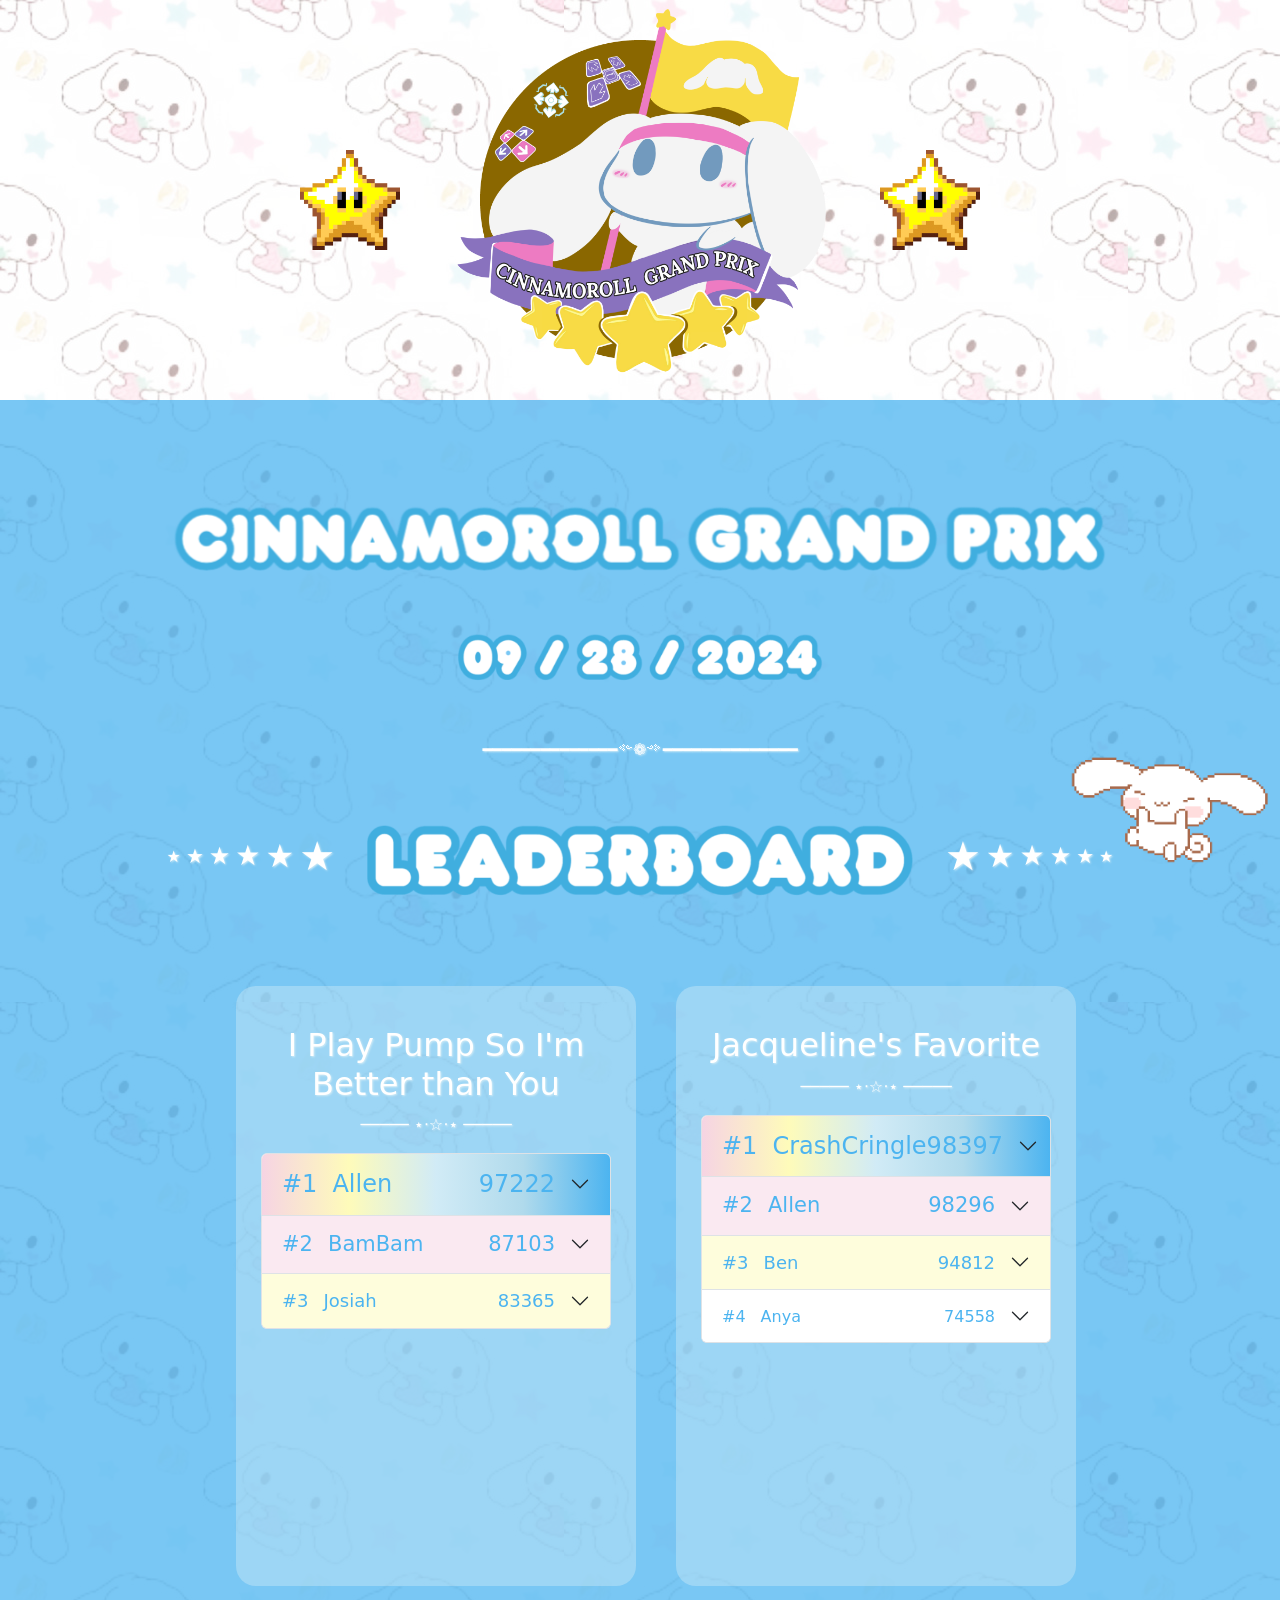
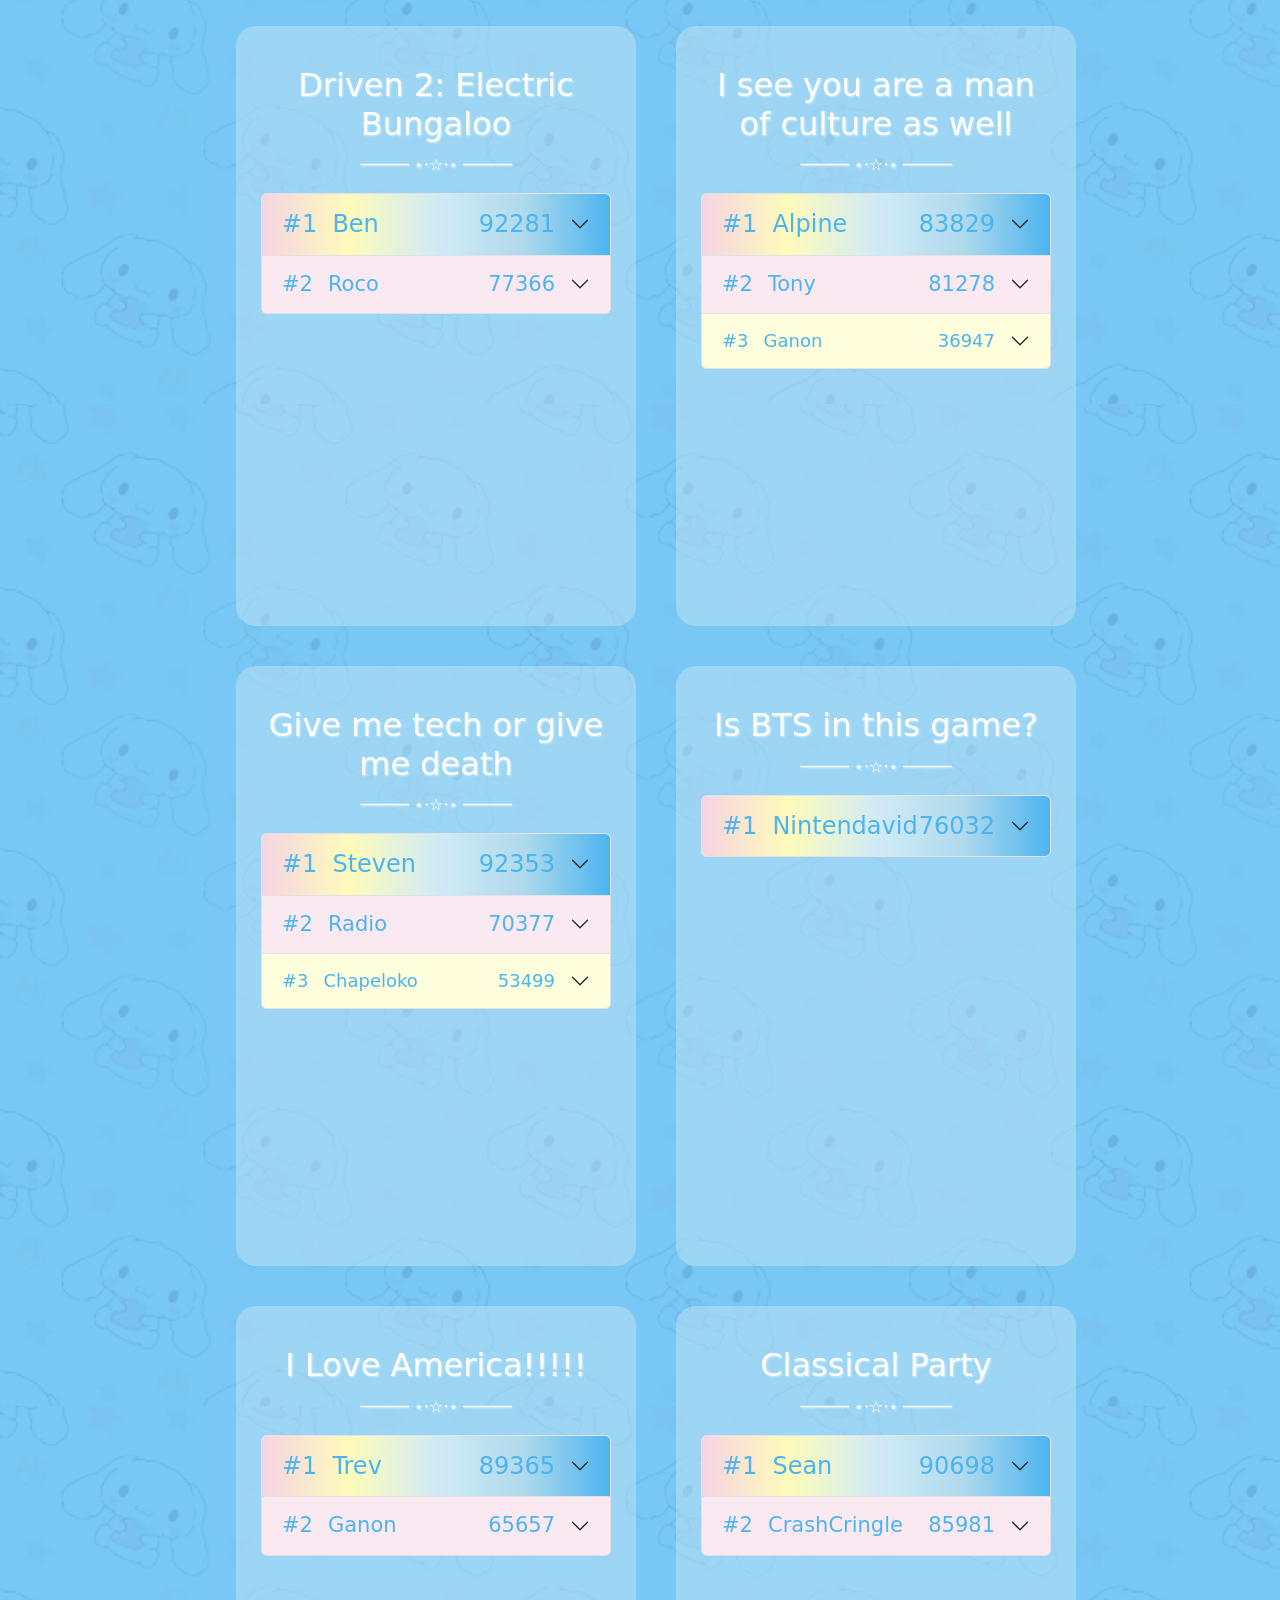
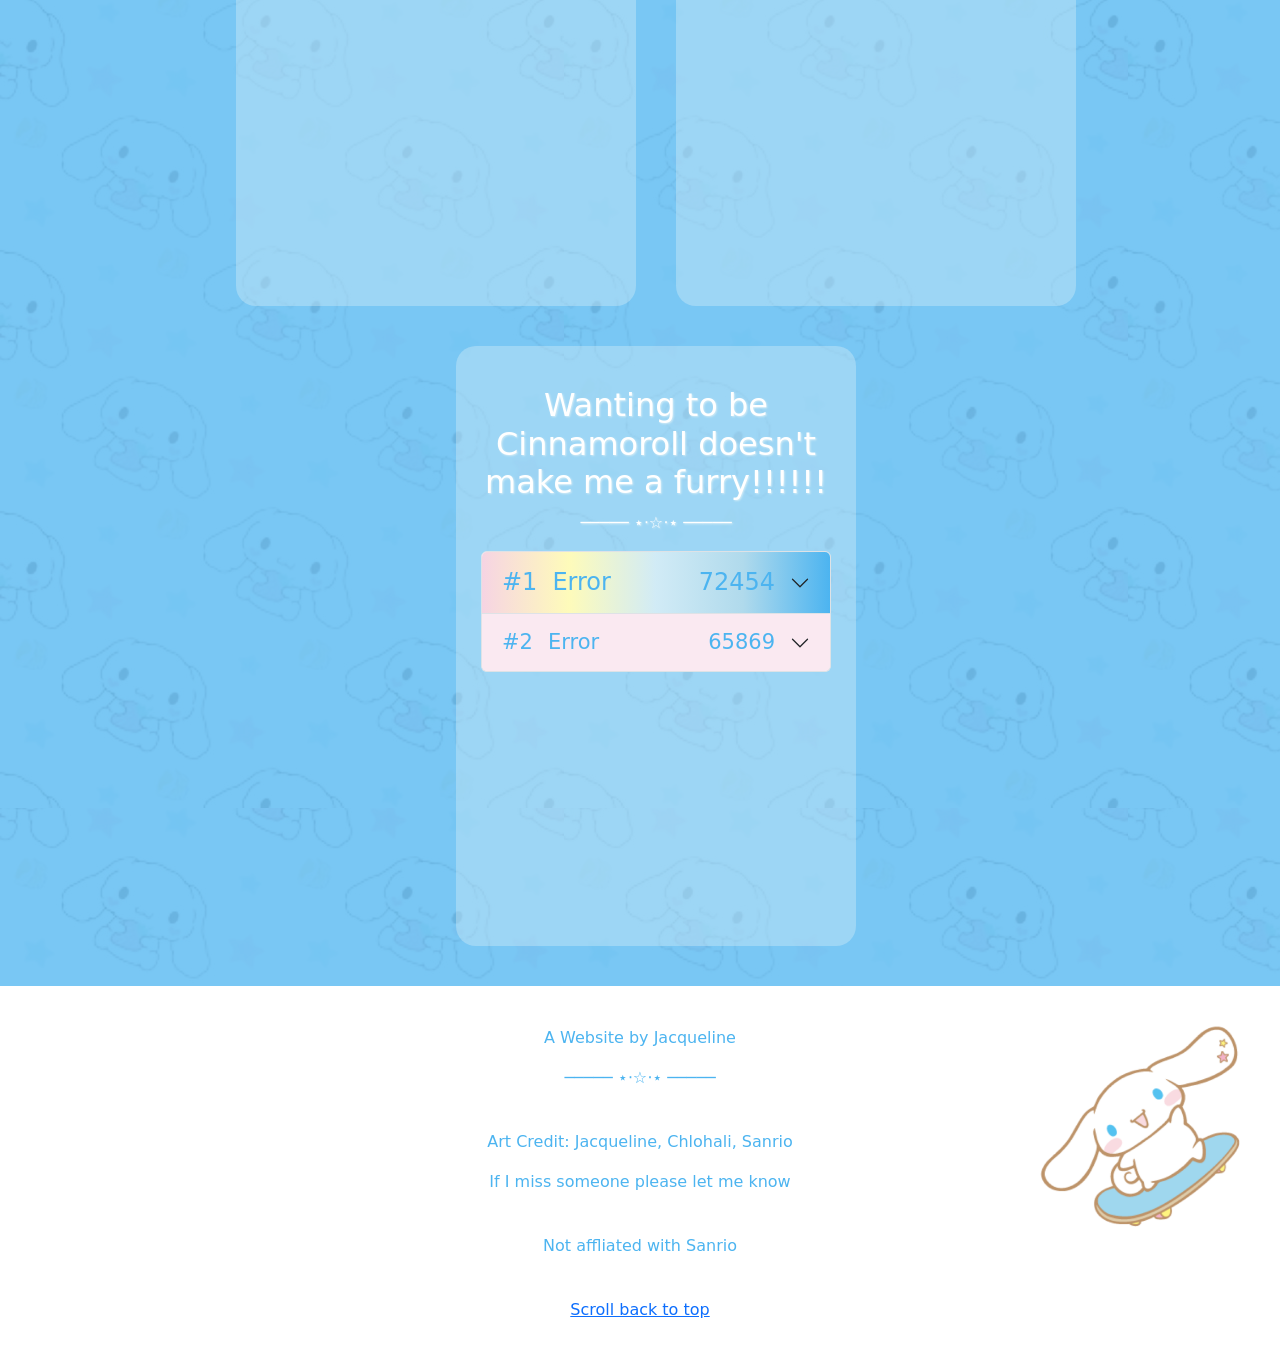
==== index.html @ 182dc880 "initial commit" ====
<!doctype html>
<html>

<head>
    <title>Cinnamoroll Grand Prix 9/28</title>
    <meta charset="utf-8">
    <meta name="viewport" content="width=device-width, initial-scale=1">
    <link rel="stylesheet" href="styles.css">
    <link rel="preconnect" href="https://fonts.googleapis.com">
    <link rel="preconnect" href="https://fonts.gstatic.com" crossorigin>
    <link href="https://fonts.googleapis.com/css2?family=Lato:wght@300&display=swap" rel="stylesheet">
    <link href="https://cdn.jsdelivr.net/npm/bootstrap@5.3.3/dist/css/bootstrap.min.css" rel="stylesheet"
        integrity="sha384-QWTKZyjpPEjISv5WaRU9OFeRpok6YctnYmDr5pNlyT2bRjXh0JMhjY6hW+ALEwIH" crossorigin="anonymous">
    <meta name="description" content="Website for Jacqueline & Kevin's wedding">
    <script type="text/javascript" src="9_28_2024.js"></script>
</head>

<body>
    <div class="cinnamoroll-container">
        <div id="top" class="navigation">
            <a href="#top"></a>
            <img class="star-logo" src="gfx/rotating_star.webp"></img>
            <img class="logo" src="gfx/cinnamorollgrandprixmedal.png"></img>
            <img class="star-logo" src="gfx/rotating_star.webp"></img>
            <!-- <nav>
                <ul>
                    <li><a href="#rsvp">RSVP</a></li>
                    <li><a href="#info">Info</a></li>
                    <li><a href="#location">Location</a></li>
                    <li><a href="#contact">Contact</a></li>
                </ul>
            </nav> -->
            <br>
        </div>
        <div class="content">
            <img class="text-logo" src="gfx/CINNAMOROLL-Grand-Prix-Text-Logo.png"></img>
            <img class="date-logo" src="gfx/09-28-2024.png"></img>
            <p>━━━━━━━━━━━━━━༻❁༺━━━━━━━━━━━━━━</p>
            <div class="leaderboard-banner">
                <h6>&#9733;</h6>
                <h5>&#9733;</h5>
                <h4>&#9733;</h4>
                <h3>&#9733;</h3>
                <h2>&#9733;</h2>
                <h1>&#9733;</h1>
                <img class="leaderboard-logo" src="gfx/Leaderboard.png"></img>
                <h1>&#9733;</h1>
                <h2>&#9733;</h2>
                <h3>&#9733;</h3>
                <h4>&#9733;</h4>
                <h5>&#9733;</h5>
                <h6>&#9733;</h6>
            </div>
            <br>
            <ul id="leaderboard"></ul>
        </div>
    </div>
    <footer>
        <img class="cinnamoroll-footer" src="gfx/cinna_skateboard.png"></img>
        <div>
            <p>A Website by Jacqueline</p>
            <p>───── ⋆⋅☆⋅⋆ ─────</p>
            <br>
            <p>Art Credit: Jacqueline, Chlohali, Sanrio</p>
            <p>If I miss someone please let me know</p>
            <br>
            <p>Not affliated with Sanrio</p>
            <br>
            <a href="#top">Scroll back to top</a>
        </div>
    </footer>
    <img class="cinnamoroll-float" src="gfx/cinnamorollfloat.gif"></img>
    <script src="https://cdn.jsdelivr.net/npm/bootstrap@5.3.3/dist/js/bootstrap.bundle.min.js"
        integrity="sha384-YvpcrYf0tY3lHB60NNkmXc5s9fDVZLESaAA55NDzOxhy9GkcIdslK1eN7N6jIeHz"
        crossorigin="anonymous"></script>
    <script type="text/javascript" src="script.js"></script>
</body>

</html>
---- styles.css ----
body {
    padding: 0;
    background-image: url("gfx/cinnamorollbg.jpg");
}

.cinnamoroll-container {
    text-align: center;
    background-color: rgba(255, 255, 255, 0.65);
}

.navigation {
    display: flex;
    gap: 40px;
    justify-content: center;
    align-items: center;
}

.star-logo {
    width: 100px;
    height: 100px;
}

.content {
    color: white;
    text-shadow: 1px 1px 2px #d1ebf6;
    text-align: center;
    background-color: rgba(76, 180, 240, 0.75);
    padding-top: 60px;
    display: flex;
    flex-direction: column;
}

.logo {
    width: 400px;
    height: 400px;
}

.text-logo {
    margin: 0 auto;
    max-width: 1200px;
}

.date-logo {
    margin: 0 auto;
    max-width: 400px;
    margin-bottom: 40px;
}

.leaderboard-banner {
    margin-top: 20px;
    margin-bottom: 40px;
    display: flex;
    gap: 5px;
    justify-content: center;
    align-items: center;
}

.leaderboard-logo {
    max-width: 600px;
    display: inline;
}

#leaderboard {
    display: flex;
    flex-wrap: wrap;
    gap: 40px;
    max-width: 80%;
    margin: 0 auto;
    justify-content: center;
    padding-bottom: 40px;
}

#leaderboard li {
    padding: 40px 25px 40px 25px;
    text-decoration: none;
    width: 400px;
    height: 600px;
    overflow: scroll;
    display: inline-block;
    background-color: rgba(209, 235, 246, 0.4);
    border-radius: 20px;
    flex-grow: 0;
}

#leaderboard li h2 {
    margin-bottom: 10px;
}

.accordion-item span {
    color: #4cb4f0;
}

.accordion-header button {
    display: flex;
}

.rank {
    flex-grow: 0;
    margin-right: 15px;
}

.player {
    flex-grow: 1;
}

.avg {
    flex-grow: 0;
    margin-right: 15px;
}

.accordion-body {
    text-align: left;
}

.accordion-body div {
    padding-left: 20px;
    display: flex;
}

.song-name {
    margin-right: 10px;
    flex-grow: 1;
}

.difficulty {
    flex-grow: 0;
}

.difficulty-icon {
    max-width: 24px;
    max-height: 20px;
    line-height: var(--bs-body-line-height);
    vertical-align: text-top;
    margin-left: 5px;
}

.song-score {
    margin-left: 10px;
    flex-grow: 0;
    width: 50px;
    text-align: right;
}

footer {
    color: #4cb4f0;
    background-color: white;
    text-align: center;
    padding: 40px;
}

footer div {
    width: 400px;
    margin: 0 auto;
}

.cinnamoroll-footer {
    float: right;
    width: 200px;
}

.cinnamoroll-float {
    position: fixed;
    bottom: 0px;
    right: 10px;
    z-index: 5;
    width: 200px;
    height: 200px;
}
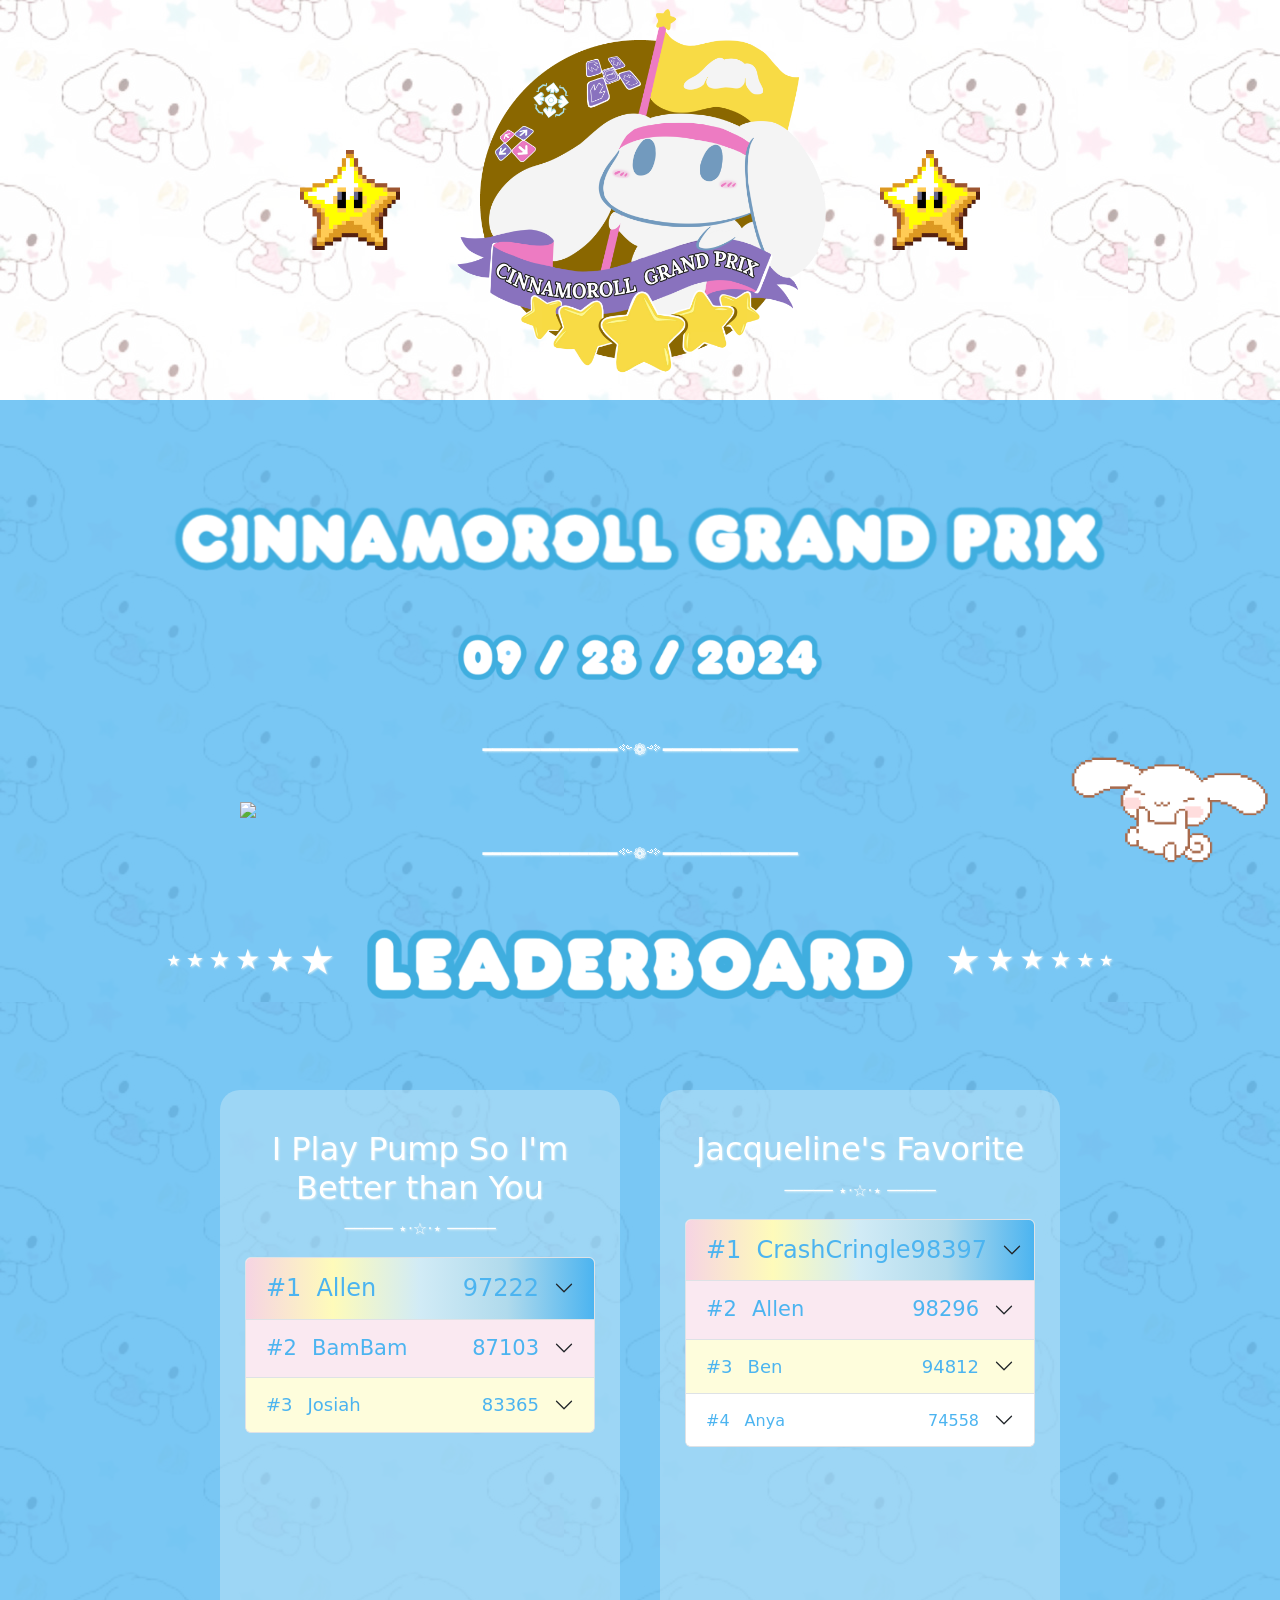
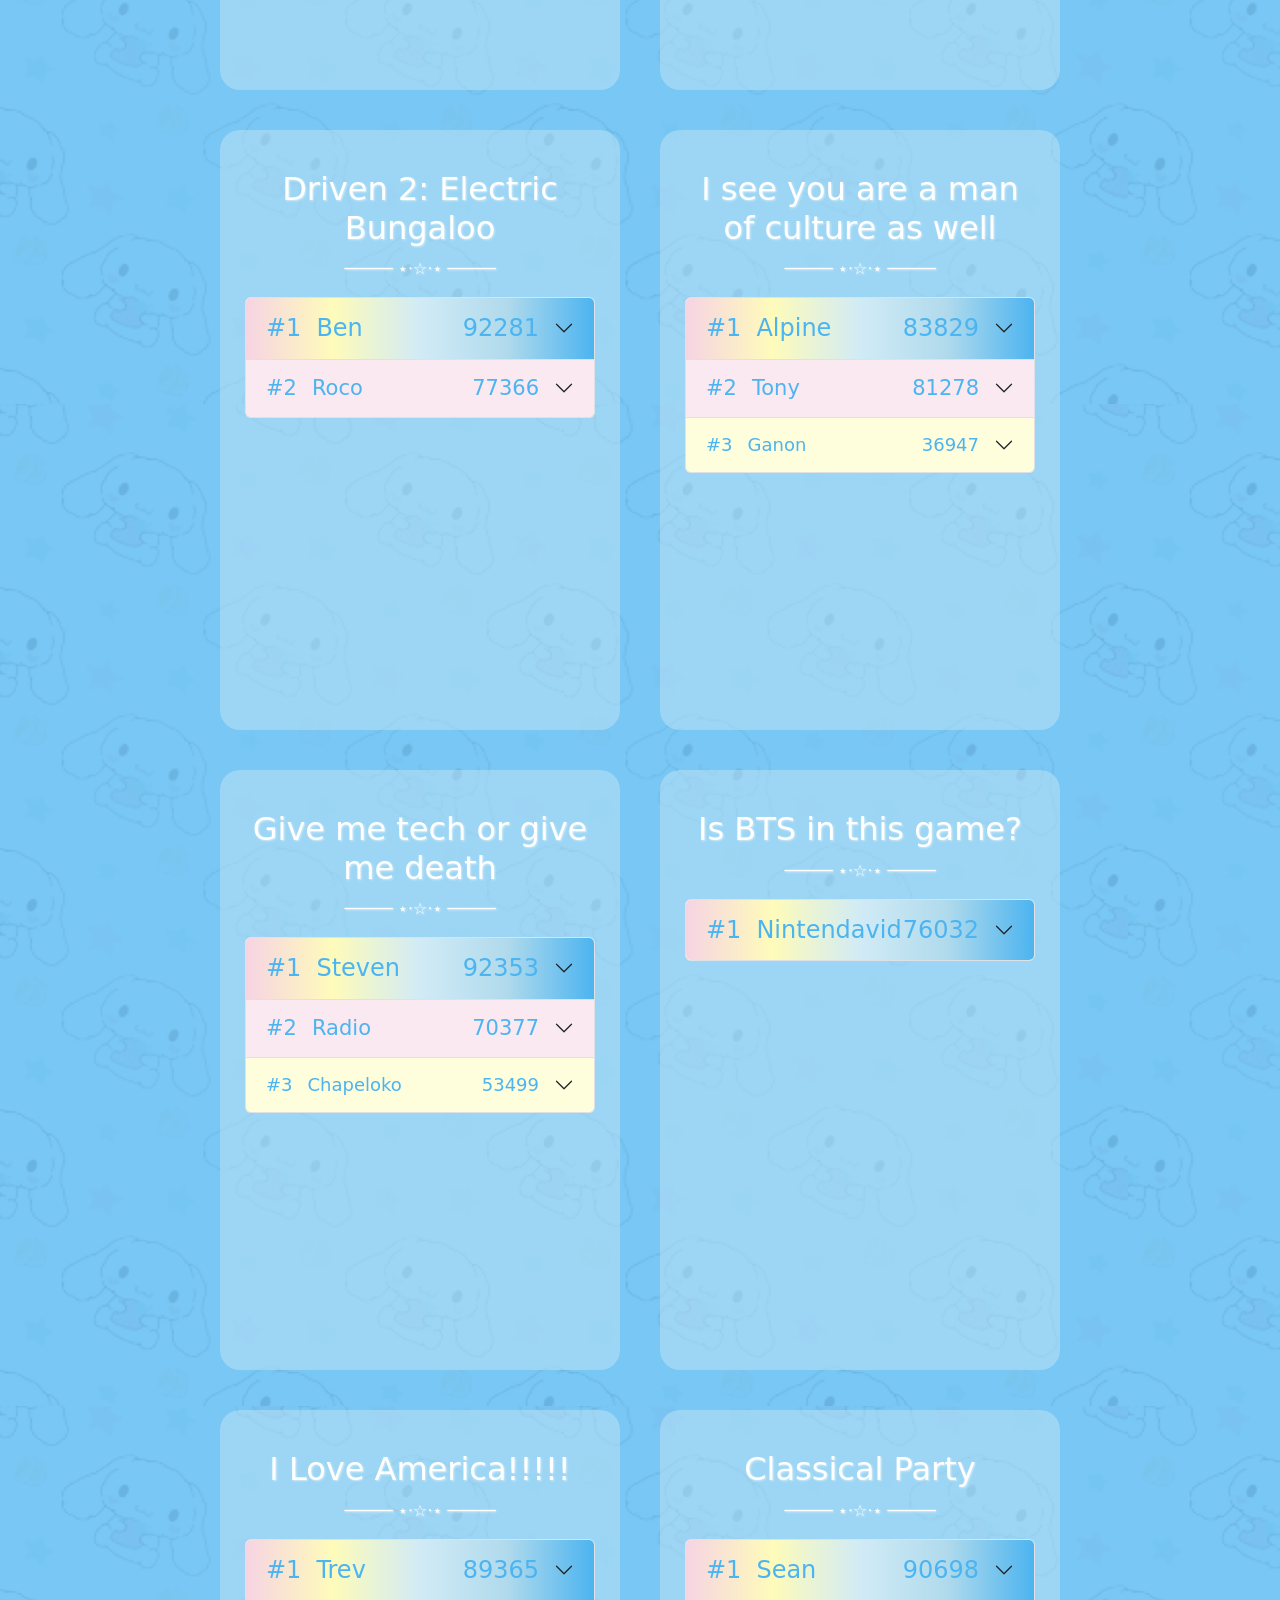
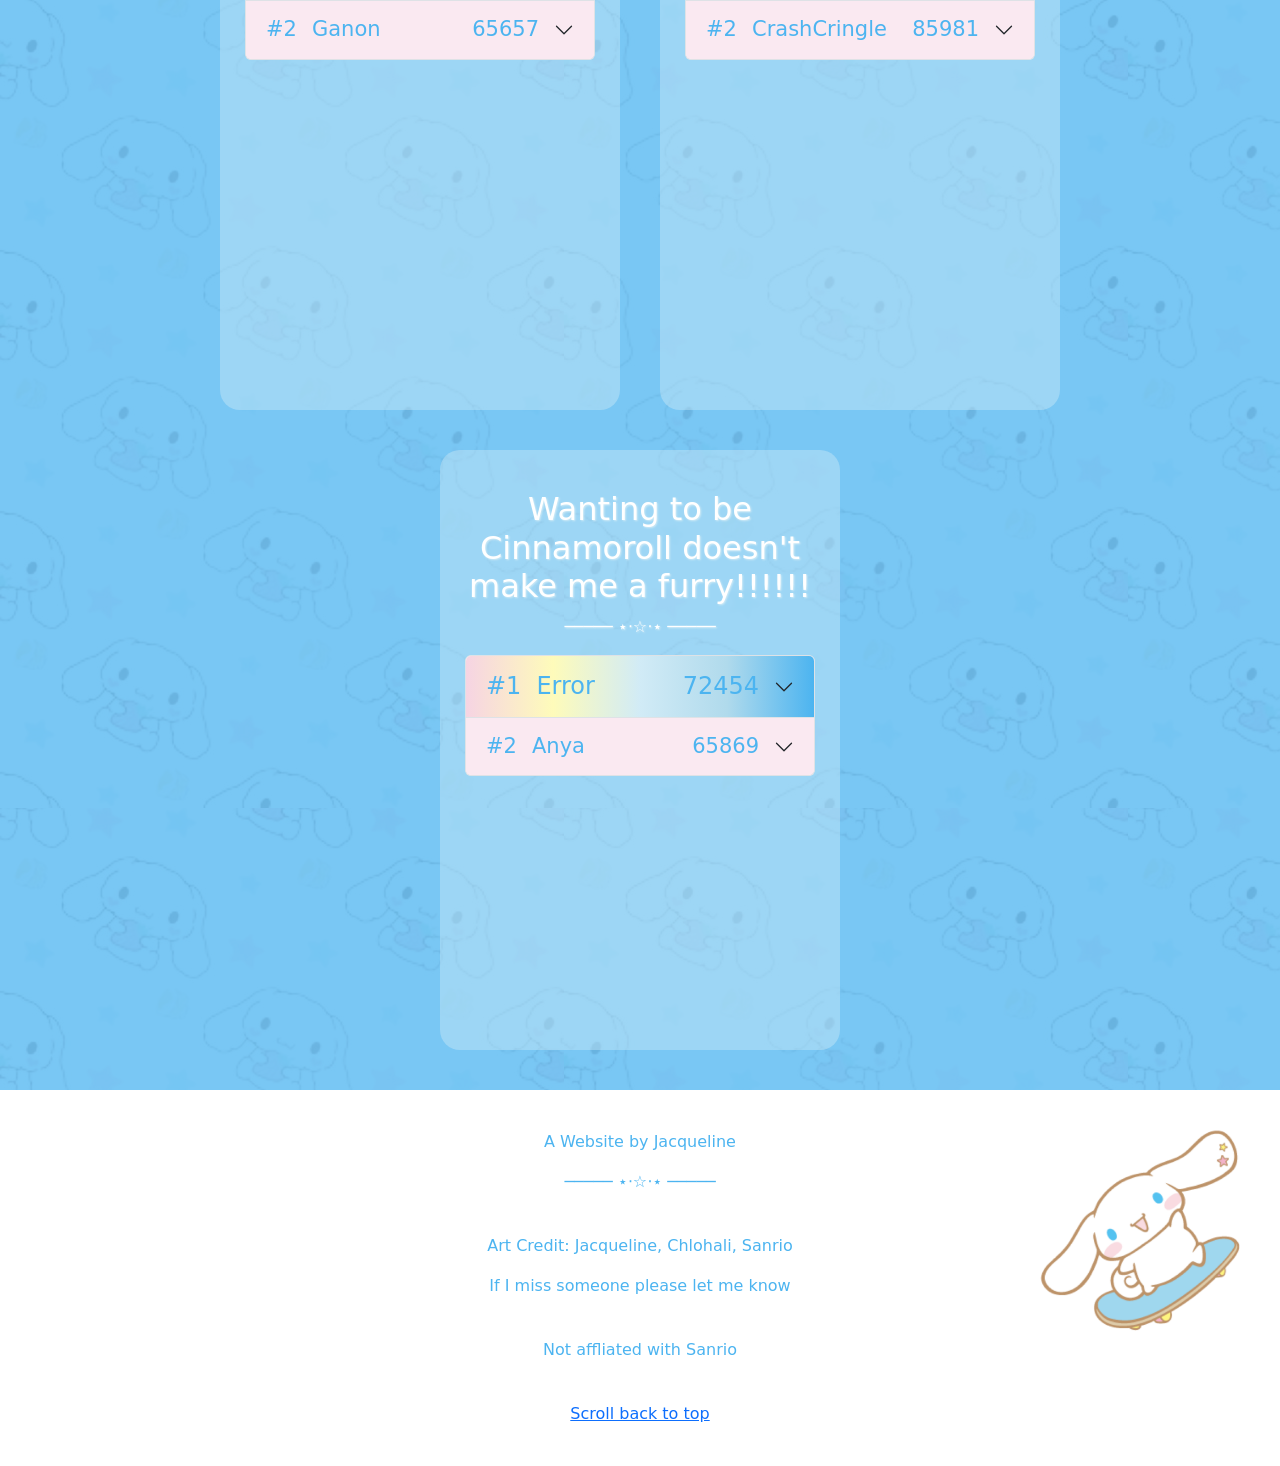
==== commit 5e18246d: "add group pic + fix error" ====
--- a/index.html
+++ b/index.html
@@ -11,7 +11,7 @@
     <link href="https://fonts.googleapis.com/css2?family=Lato:wght@300&display=swap" rel="stylesheet">
     <link href="https://cdn.jsdelivr.net/npm/bootstrap@5.3.3/dist/css/bootstrap.min.css" rel="stylesheet"
         integrity="sha384-QWTKZyjpPEjISv5WaRU9OFeRpok6YctnYmDr5pNlyT2bRjXh0JMhjY6hW+ALEwIH" crossorigin="anonymous">
-    <meta name="description" content="Website for Jacqueline & Kevin's wedding">
+    <meta name="description" content="Cinnamoroll Grand Prix Leaderboard">
     <script type="text/javascript" src="9_28_2024.js"></script>
 </head>
 
@@ -35,6 +35,10 @@
         <div class="content">
             <img class="text-logo" src="gfx/CINNAMOROLL-Grand-Prix-Text-Logo.png"></img>
             <img class="date-logo" src="gfx/09-28-2024.png"></img>
+            <p>━━━━━━━━━━━━━━༻❁༺━━━━━━━━━━━━━━</p>
+            <br>
+            <img class="group-pic" src="gfx/9_28_2024_group_pic.png"></img>
+            <br>
             <p>━━━━━━━━━━━━━━༻❁༺━━━━━━━━━━━━━━</p>
             <div class="leaderboard-banner">
                 <h6>&#9733;</h6>
--- a/styles.css
+++ b/styles.css
@@ -37,7 +37,7 @@
 
 .text-logo {
     margin: 0 auto;
-    max-width: 1200px;
+    max-width: 1024px;
 }
 
 .date-logo {
@@ -46,18 +46,26 @@
     margin-bottom: 40px;
 }
 
+.group-pic {
+    margin: 0 auto;
+    max-width: 800px;
+    width: 95%;
+}
+
 .leaderboard-banner {
+    margin: 0 auto;
     margin-top: 20px;
     margin-bottom: 40px;
     display: flex;
     gap: 5px;
     justify-content: center;
     align-items: center;
+    max-width: 1000px;
 }
 
 .leaderboard-logo {
+    display: inline;
     max-width: 600px;
-    display: inline;
 }
 
 #leaderboard {
@@ -68,6 +76,7 @@
     margin: 0 auto;
     justify-content: center;
     padding-bottom: 40px;
+    padding-left: 0px;
 }
 
 #leaderboard li {
@@ -165,4 +174,77 @@
     z-index: 5;
     width: 200px;
     height: 200px;
+}
+
+@media screen and (max-width: 1024px) {
+    .text-logo {
+        max-width: 100%;
+    }
+
+    .leaderboard-banner {
+        max-width: 100%;
+    }
+
+    .leaderboard-logo {
+        max-width: 100%;
+    }
+
+    .leaderboard-banner h1 {
+        display: none;
+    }
+
+    .leaderboard-banner h2 {
+        display: none;
+    }
+
+    .leaderboard-banner h3 {
+        display: none;
+    }
+
+    .leaderboard-banner h4 {
+        display: none;
+    }
+
+    .leaderboard-banner h5 {
+        display: none;
+    }
+
+    .leaderboard-banner h6 {
+        display: none;
+    }
+}
+
+@media screen and (max-width: 600px) {
+    .star-logo {
+        display: none;
+    }
+
+    footer img {
+        display: none;
+    }
+
+    footer div {
+        width: 100%;
+    }
+
+    #leaderboard {
+        row-gap: 40px;
+        column-gap: 0px;
+        max-width: 100%;
+    }
+}
+
+@media screen and (max-width: 400px) {
+    .logo {
+        width: 100%;
+        height: auto;
+    }
+
+    .date-logo {
+        max-width: 100%;
+    }
+
+    #leaderboard li {
+        width: 100%;
+    }
 }
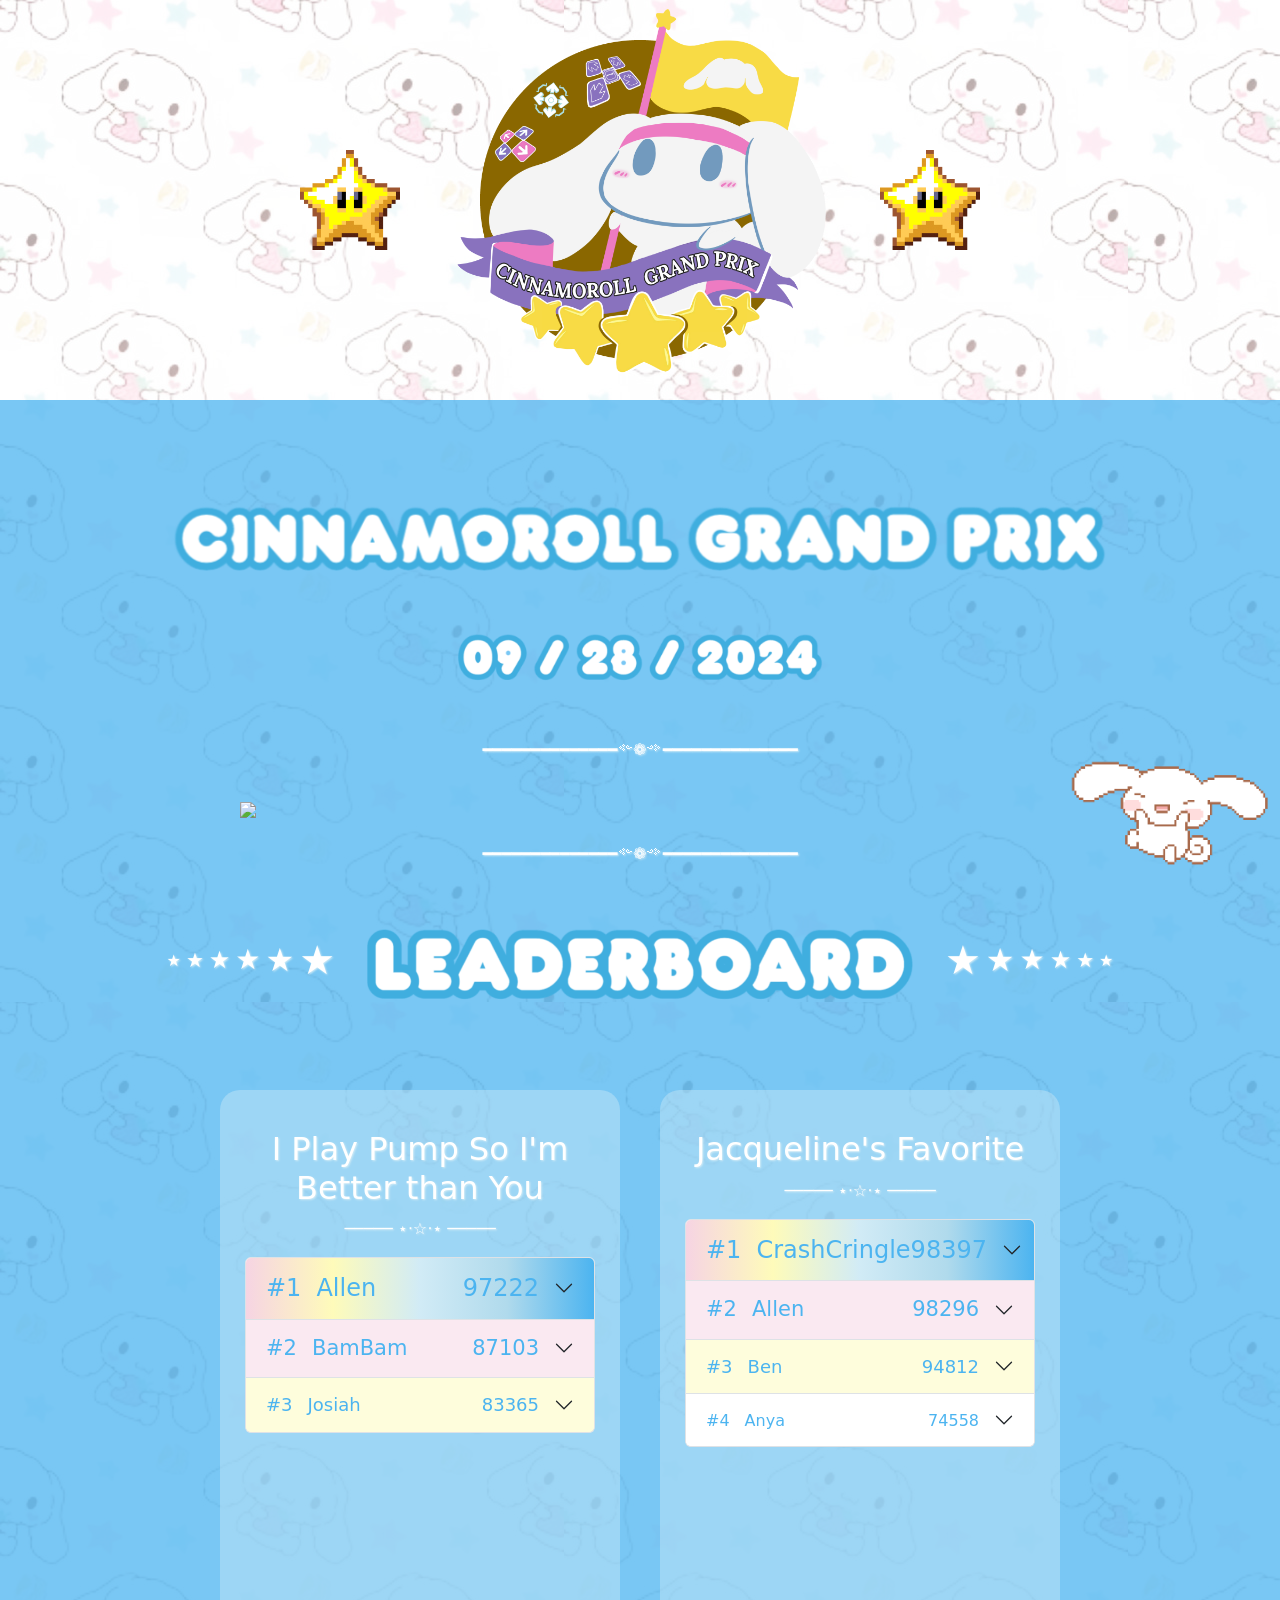
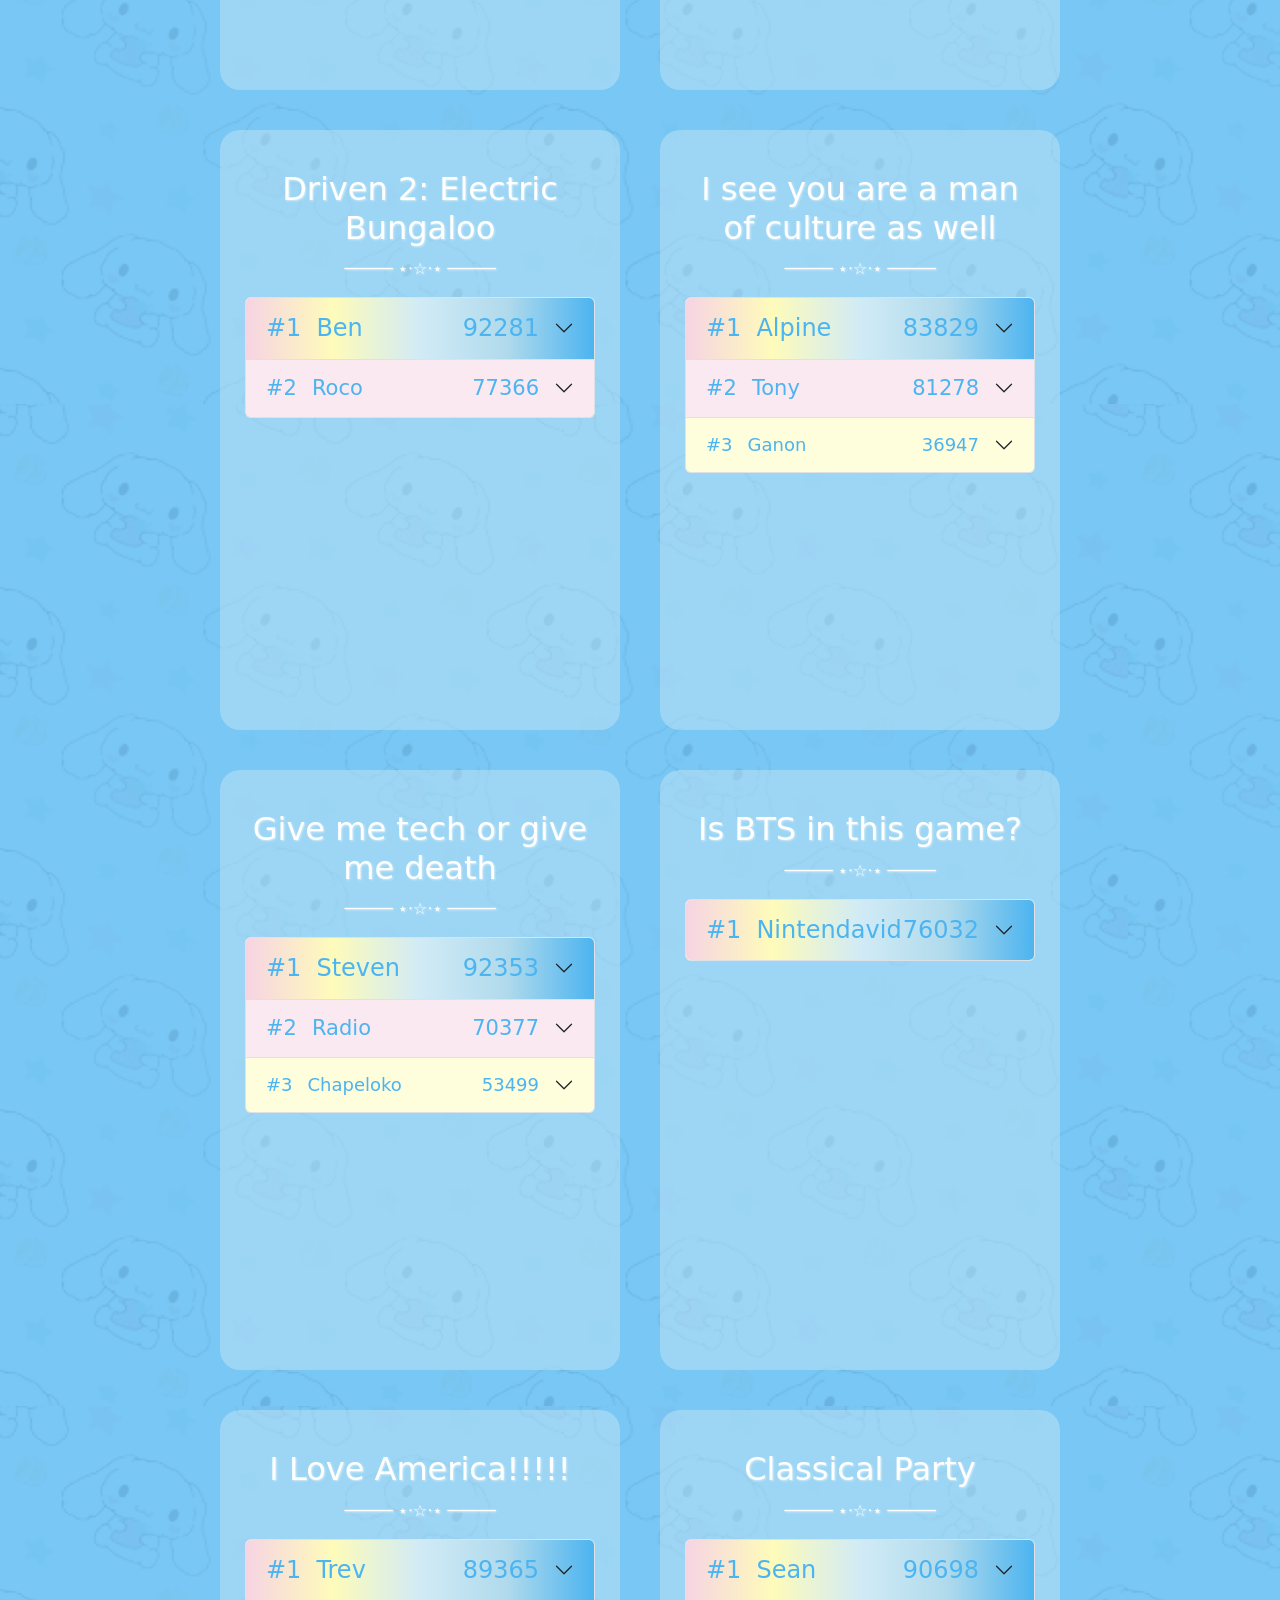
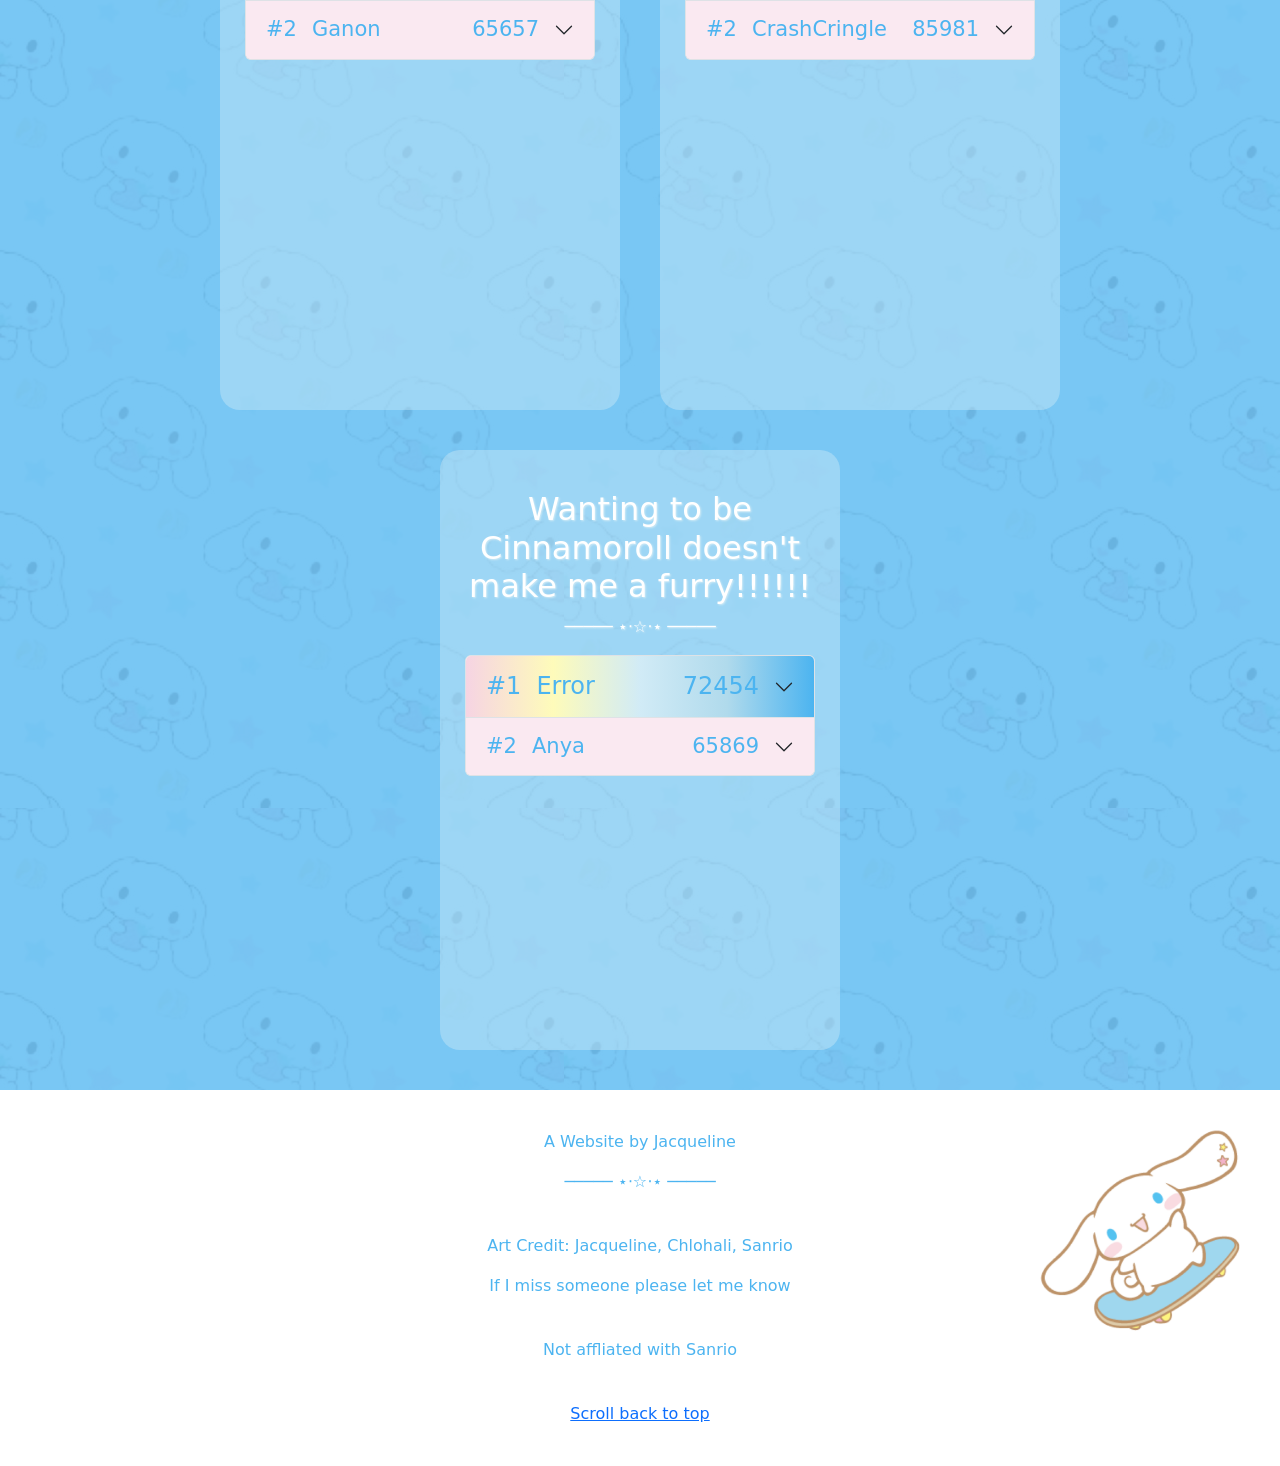
==== commit 20b51deb: "add favicon" ====
--- a/index.html
+++ b/index.html
@@ -11,6 +11,7 @@
     <link href="https://fonts.googleapis.com/css2?family=Lato:wght@300&display=swap" rel="stylesheet">
     <link href="https://cdn.jsdelivr.net/npm/bootstrap@5.3.3/dist/css/bootstrap.min.css" rel="stylesheet"
         integrity="sha384-QWTKZyjpPEjISv5WaRU9OFeRpok6YctnYmDr5pNlyT2bRjXh0JMhjY6hW+ALEwIH" crossorigin="anonymous">
+    <link rel="icon" type="image/png" href="favicon.png">
     <meta name="description" content="Cinnamoroll Grand Prix Leaderboard">
     <script type="text/javascript" src="9_28_2024.js"></script>
 </head>
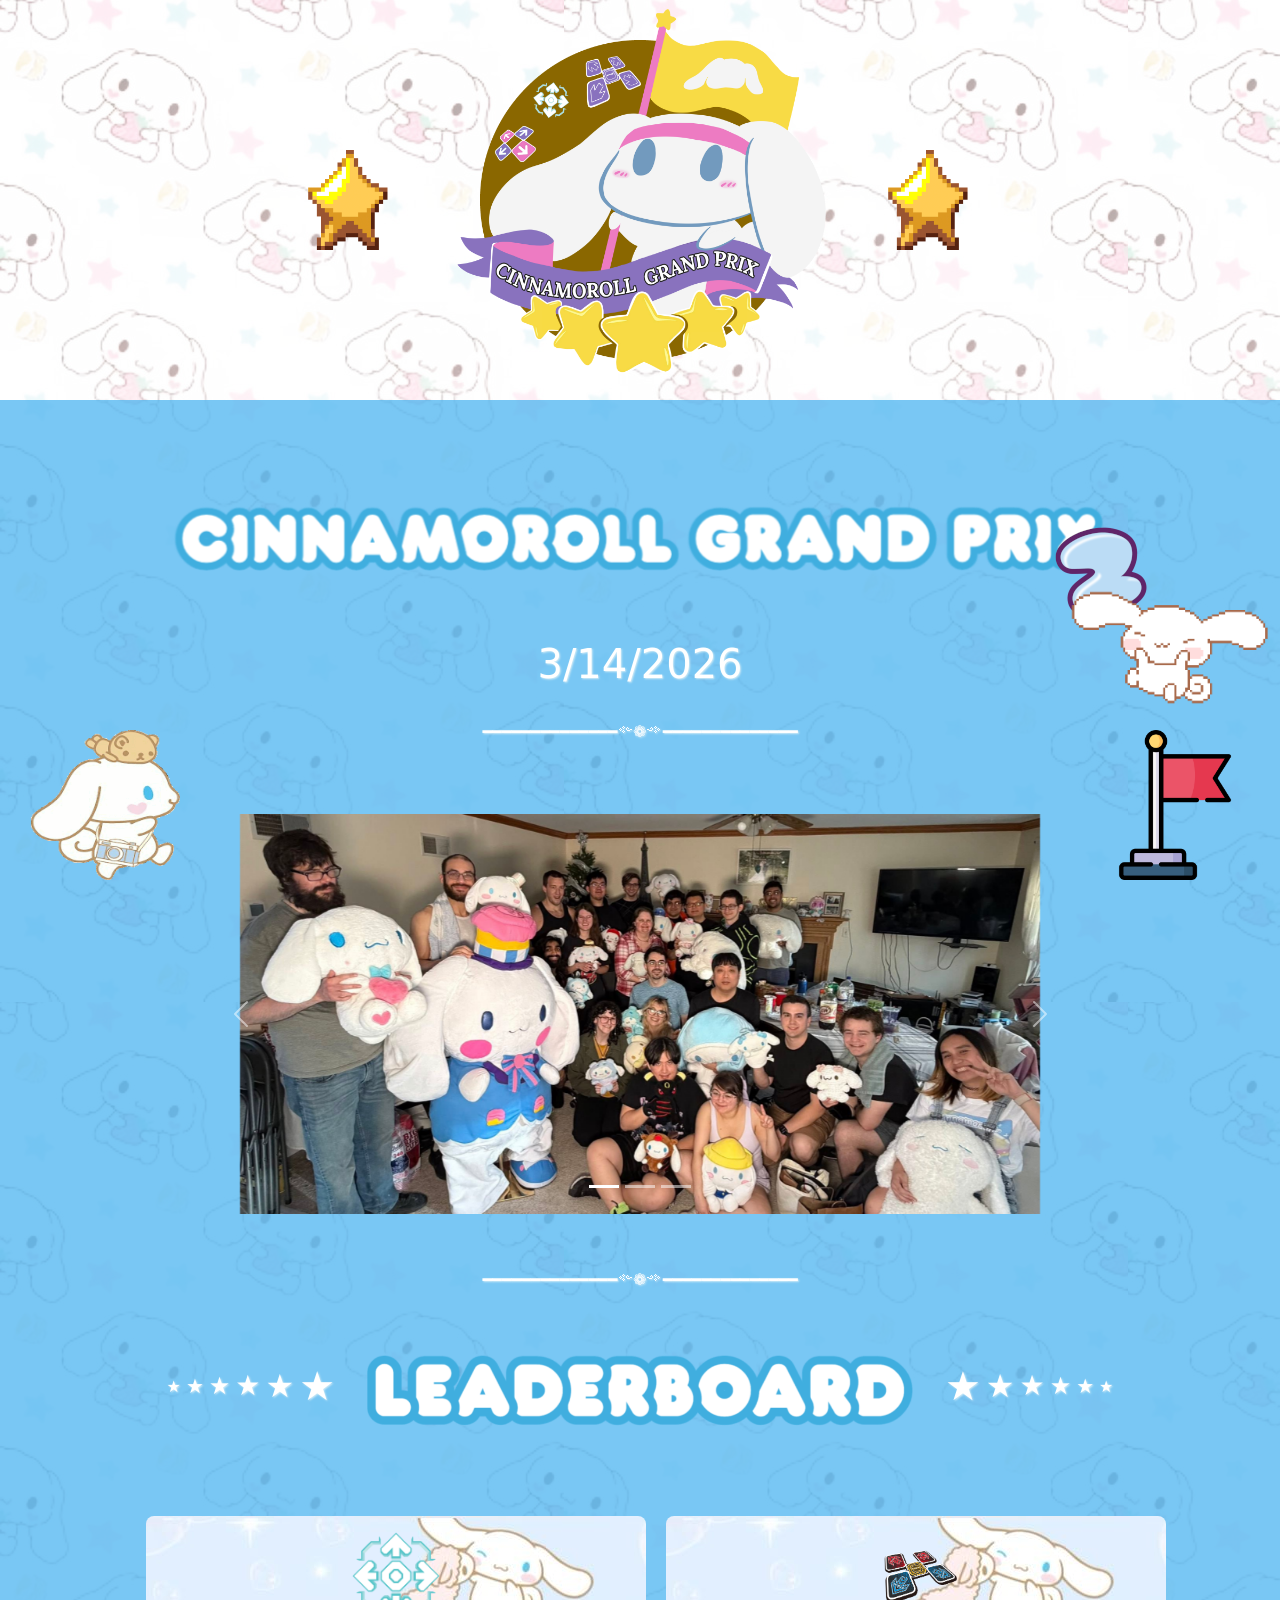
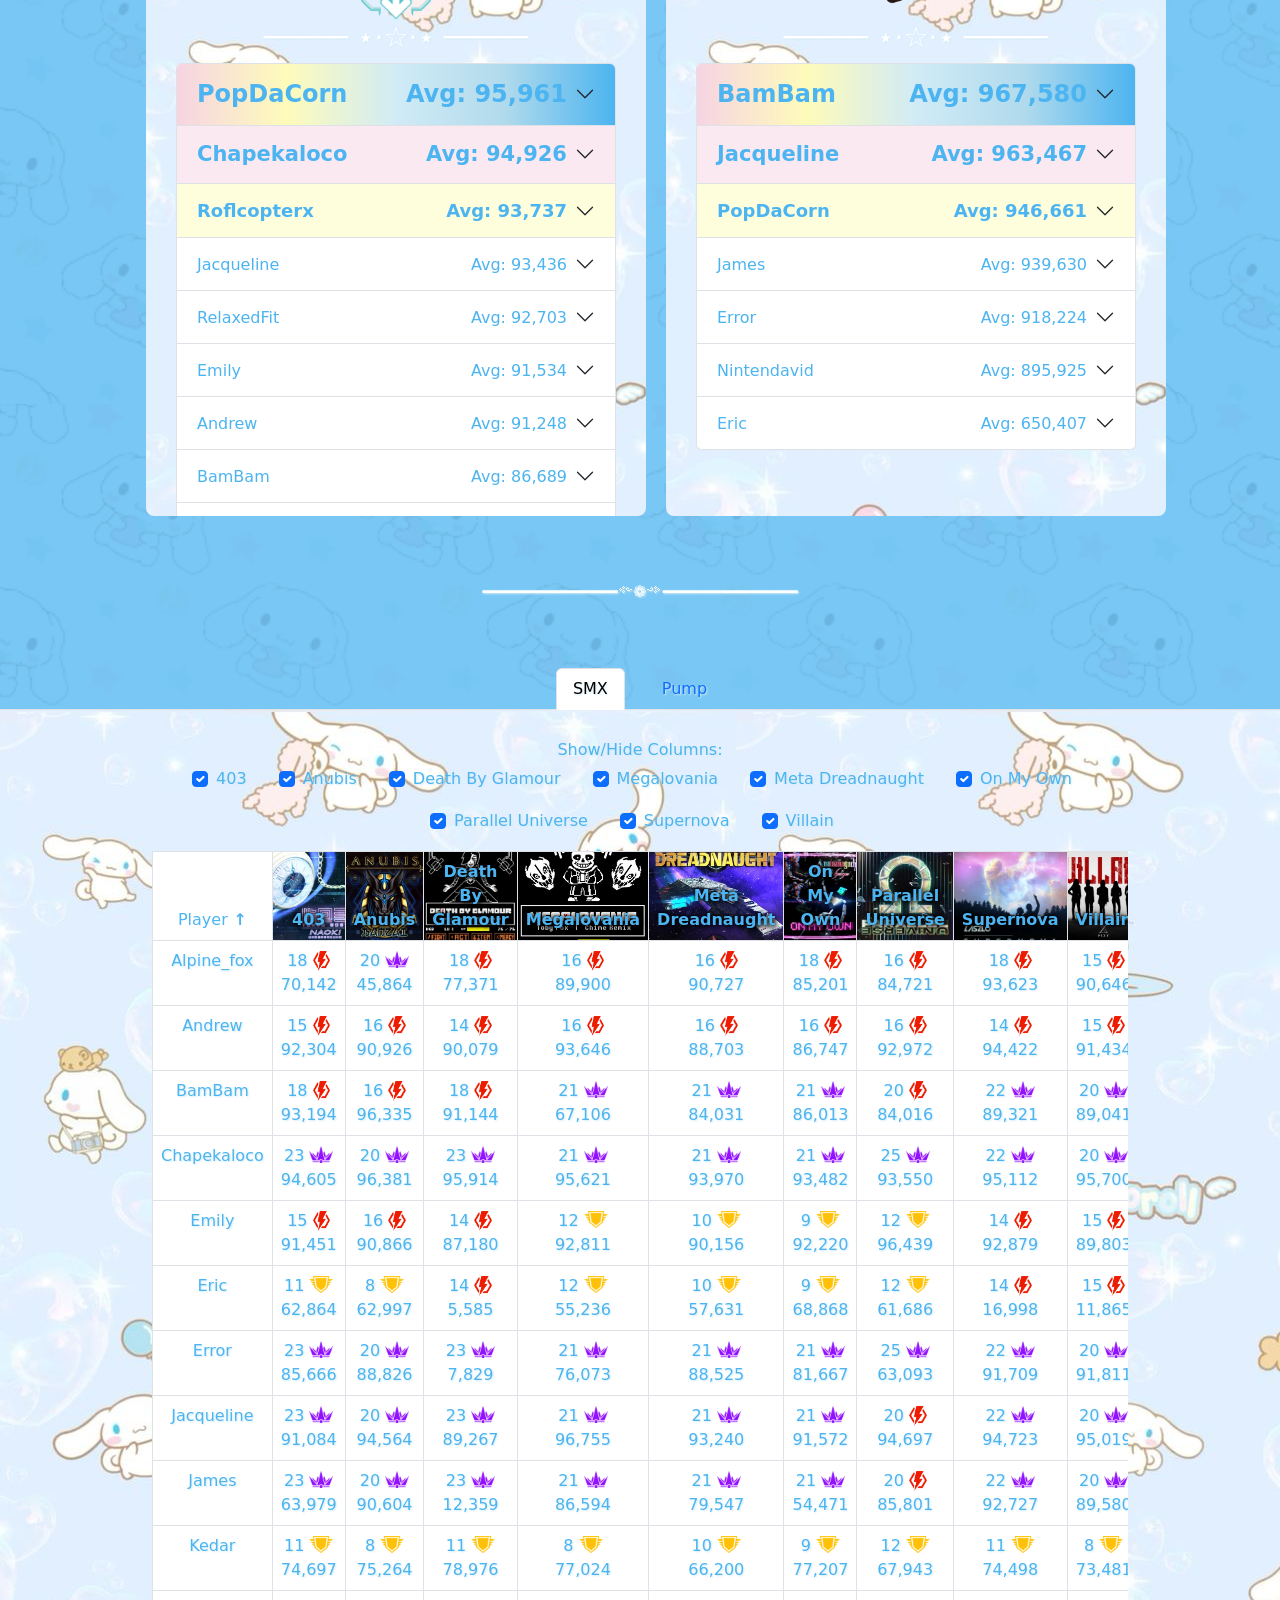
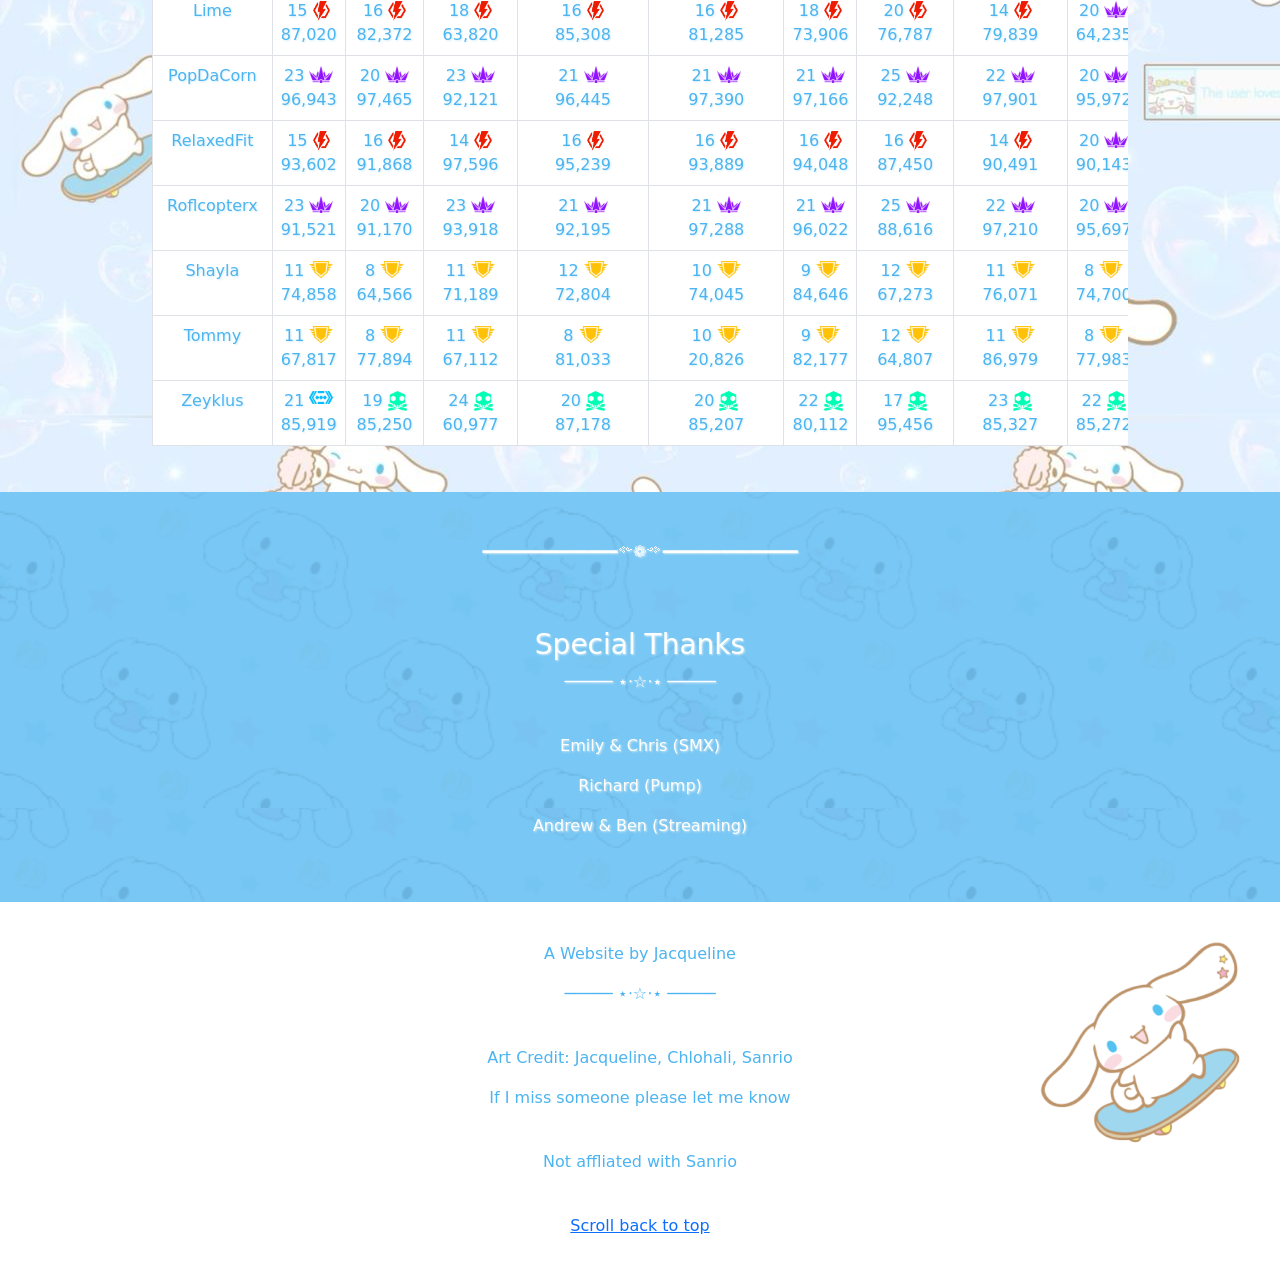
==== commit 8c3eaf82: "finished cgp2 stuff" ====
--- a/index.html
+++ b/index.html
@@ -2,27 +2,31 @@
 <html>
 
 <head>
-    <title>Cinnamoroll Grand Prix 9/28</title>
+    <title>Cinnamoroll Grand Prix 2 - 3/14/2026</title>
     <meta charset="utf-8">
     <meta name="viewport" content="width=device-width, initial-scale=1">
     <link rel="stylesheet" href="styles.css">
+    <link rel="stylesheet" href="CGP2/cgp2.css">
     <link rel="preconnect" href="https://fonts.googleapis.com">
     <link rel="preconnect" href="https://fonts.gstatic.com" crossorigin>
     <link href="https://fonts.googleapis.com/css2?family=Lato:wght@300&display=swap" rel="stylesheet">
     <link href="https://cdn.jsdelivr.net/npm/bootstrap@5.3.3/dist/css/bootstrap.min.css" rel="stylesheet"
         integrity="sha384-QWTKZyjpPEjISv5WaRU9OFeRpok6YctnYmDr5pNlyT2bRjXh0JMhjY6hW+ALEwIH" crossorigin="anonymous">
-    <link rel="icon" type="image/png" href="favicon.png">
+    <link rel="icon" type="image/png" href="../favicon.png">
     <meta name="description" content="Cinnamoroll Grand Prix Leaderboard">
-    <script type="text/javascript" src="9_28_2024.js"></script>
+    <script type="text/javascript" src="common.js"></script>
+    <script type="text/javascript" src="smx_data.js"></script>
+    <script type="text/javascript" src="pump_data.js"></script>
+    <script type="text/javascript" src="CGP2/3_14_2026.js"></script>
 </head>
 
 <body>
     <div class="cinnamoroll-container">
         <div id="top" class="navigation">
             <a href="#top"></a>
-            <img class="star-logo" src="gfx/rotating_star.webp"></img>
-            <img class="logo" src="gfx/cinnamorollgrandprixmedal.png"></img>
-            <img class="star-logo" src="gfx/rotating_star.webp"></img>
+            <img class="star-logo" src="gfx/common/rotating_star.webp"></img>
+            <img class="logo" src="gfx/common/cinnamorollgrandprixmedal.png"></img>
+            <img class="star-logo" src="gfx/common/rotating_star.webp"></img>
             <!-- <nav>
                 <ul>
                     <li><a href="#rsvp">RSVP</a></li>
@@ -34,11 +38,13 @@
             <br>
         </div>
         <div class="content">
-            <img class="text-logo" src="gfx/CINNAMOROLL-Grand-Prix-Text-Logo.png"></img>
-            <img class="date-logo" src="gfx/09-28-2024.png"></img>
+            <img class="text-logo" src="gfx/cgp2/CINNAMOROLL-Grand-Prix-Text-Logo.png"></img>
+            <br>
+            <h1>3/14/2026</h1>
+            <br>
             <p>━━━━━━━━━━━━━━༻❁༺━━━━━━━━━━━━━━</p>
             <br>
-            <img class="group-pic" src="gfx/9_28_2024_group_pic.png"></img>
+            <div id="carousel" class="group-pic"></div>
             <br>
             <p>━━━━━━━━━━━━━━༻❁༺━━━━━━━━━━━━━━</p>
             <div class="leaderboard-banner">
@@ -48,7 +54,7 @@
                 <h3>&#9733;</h3>
                 <h2>&#9733;</h2>
                 <h1>&#9733;</h1>
-                <img class="leaderboard-logo" src="gfx/Leaderboard.png"></img>
+                <img class="leaderboard-logo" src="gfx/common/Leaderboard.png"></img>
                 <h1>&#9733;</h1>
                 <h2>&#9733;</h2>
                 <h3>&#9733;</h3>
@@ -57,11 +63,42 @@
                 <h6>&#9733;</h6>
             </div>
             <br>
-            <ul id="leaderboard"></ul>
+            <ul>
+                <li class="overall-leaderboard">
+                    <img class="game-logo" src="gfx/common/smx/smxlogo.png"/>
+                    <h3>───── ⋆⋅☆⋅⋆ ─────</h3>
+                    <ol id="smx-overall"></ol>
+                </li>
+                <li class="overall-leaderboard">
+                    <img class="game-logo" src="gfx/common/pump/pumplogo.png" />
+                    <h3>───── ⋆⋅☆⋅⋆ ─────</h3>
+                    <ol id="pump-overall"></ol>
+                </li>
+            </ul>
+            <br>
+            <br>
+            <p>━━━━━━━━━━━━━━༻❁༺━━━━━━━━━━━━━━</p>
+            <br>
+            <br>
+            <ul id="tabs" class="nav nav-tabs"></ul>
+            <div id="detailed-leaderboard"></div>
+            <br>
+            <br>
+            <p>━━━━━━━━━━━━━━༻❁༺━━━━━━━━━━━━━━</p>
+            <br>
+            <br>
+            <h3>Special Thanks</h3>
+            <p>───── ⋆⋅☆⋅⋆ ─────</p>
+            <br>
+            <p>Emily & Chris (SMX)</p>
+            <p>Richard (Pump)</p>
+            <p>Andrew & Ben (Streaming)</p>
+            <br>
+            <br>
         </div>
     </div>
     <footer>
-        <img class="cinnamoroll-footer" src="gfx/cinna_skateboard.png"></img>
+        <img class="cinnamoroll-footer" src="gfx/common/cinna_skateboard.png"></img>
         <div>
             <p>A Website by Jacqueline</p>
             <p>───── ⋆⋅☆⋅⋆ ─────</p>
@@ -74,11 +111,11 @@
             <a href="#top">Scroll back to top</a>
         </div>
     </footer>
-    <img class="cinnamoroll-float" src="gfx/cinnamorollfloat.gif"></img>
+    <img class="cinnamoroll-float" src="gfx/common/cinnamorollfloat.gif"></img>
     <script src="https://cdn.jsdelivr.net/npm/bootstrap@5.3.3/dist/js/bootstrap.bundle.min.js"
         integrity="sha384-YvpcrYf0tY3lHB60NNkmXc5s9fDVZLESaAA55NDzOxhy9GkcIdslK1eN7N6jIeHz"
         crossorigin="anonymous"></script>
-    <script type="text/javascript" src="script.js"></script>
+    <script type="text/javascript" src="CGP2/cgp2_script.js"></script>
 </body>
 
 </html>
--- a/styles.css
+++ b/styles.css
@@ -1,6 +1,6 @@
 body {
     padding: 0;
-    background-image: url("gfx/cinnamorollbg.jpg");
+    background-image: url("gfx/common/cinnamorollbg.jpg");
 }
 
 .cinnamoroll-container {
@@ -48,51 +48,9 @@
 
 .group-pic {
     margin: 0 auto;
-    max-width: 800px;
+    max-width: 1000px;
     width: 95%;
-}
-
-.leaderboard-banner {
-    margin: 0 auto;
-    margin-top: 20px;
-    margin-bottom: 40px;
-    display: flex;
-    gap: 5px;
-    justify-content: center;
-    align-items: center;
-    max-width: 1000px;
-}
-
-.leaderboard-logo {
-    display: inline;
-    max-width: 600px;
-}
-
-#leaderboard {
-    display: flex;
-    flex-wrap: wrap;
-    gap: 40px;
-    max-width: 80%;
-    margin: 0 auto;
-    justify-content: center;
-    padding-bottom: 40px;
-    padding-left: 0px;
-}
-
-#leaderboard li {
-    padding: 40px 25px 40px 25px;
-    text-decoration: none;
-    width: 400px;
-    height: 600px;
-    overflow: scroll;
-    display: inline-block;
-    background-color: rgba(209, 235, 246, 0.4);
-    border-radius: 20px;
-    flex-grow: 0;
-}
-
-#leaderboard li h2 {
-    margin-bottom: 10px;
+    padding: 30px;
 }
 
 .accordion-item span {
@@ -122,8 +80,17 @@
 }
 
 .accordion-body div {
-    padding-left: 20px;
-    display: flex;
+    padding: 20px;
+    display: flex;
+    background-color: rgba(255, 255, 255, 0.8);
+}
+
+.accordion-body div span {
+    text-shadow:
+        2px 2px 4px rgba(0, 0, 0, 1),
+        0px 0px 8px rgba(0, 0, 0, 0.8),
+        -1px -1px 2px rgba(0, 0, 0, 0.6);
+    font-weight: bold;
 }
 
 .song-name {
@@ -169,49 +136,33 @@
 
 .cinnamoroll-float {
     position: fixed;
-    bottom: 0px;
+    bottom: 150px;
     right: 10px;
     z-index: 5;
     width: 200px;
     height: 200px;
 }
 
+.leaderboard-banner {
+    margin: 0 auto;
+    margin-top: 20px;
+    margin-bottom: 40px;
+    display: flex;
+    gap: 5px;
+    justify-content: center;
+    align-items: center;
+    max-width: 1000px;
+}
+
+.leaderboard-logo {
+    display: inline;
+    max-width: 600px;
+}
+
 @media screen and (max-width: 1024px) {
     .text-logo {
         max-width: 100%;
     }
-
-    .leaderboard-banner {
-        max-width: 100%;
-    }
-
-    .leaderboard-logo {
-        max-width: 100%;
-    }
-
-    .leaderboard-banner h1 {
-        display: none;
-    }
-
-    .leaderboard-banner h2 {
-        display: none;
-    }
-
-    .leaderboard-banner h3 {
-        display: none;
-    }
-
-    .leaderboard-banner h4 {
-        display: none;
-    }
-
-    .leaderboard-banner h5 {
-        display: none;
-    }
-
-    .leaderboard-banner h6 {
-        display: none;
-    }
 }
 
 @media screen and (max-width: 600px) {
@@ -226,11 +177,101 @@
     footer div {
         width: 100%;
     }
-
-    #leaderboard {
-        row-gap: 40px;
-        column-gap: 0px;
+}
+
+/* Ranking styles for top 3 players */
+.accordion .accordion-item:nth-child(1) .accordion-button {
+    background: linear-gradient(to right, #f6d4e3, #fefbba, #d1ebf6, #b0daec, #4cb4f0) !important;
+    font-size: 24px !important;
+    font-weight: bold;
+}
+
+.accordion .accordion-item:nth-child(2) .accordion-button {
+    background-color: rgba(246, 212, 227, 0.5) !important;
+    font-size: 21px !important;
+    font-weight: bold;
+}
+
+.accordion .accordion-item:nth-child(3) .accordion-button {
+    background-color: rgba(254, 251, 186, 0.5) !important;
+    font-size: 18px !important;
+    font-weight: bold;
+}
+
+/* Sortable table headers */
+table th.sortable-header {
+    user-select: none;
+    position: relative;
+    color: #4cb4f0 !important;
+    text-shadow:
+        2px 2px 4px rgba(0, 0, 0, 1),
+        0px 0px 8px rgba(0, 0, 0, 0.8),
+        -1px -1px 2px rgba(0, 0, 0, 0.6);
+    font-weight: bold !important;
+}
+
+table th.sortable-header.sort-asc::after {
+    content: ' ↑';
+    color: #4cb4f0 !important;
+    font-weight: bold;
+    text-shadow:
+        2px 2px 4px rgba(0, 0, 0, 1),
+        0px 0px 8px rgba(0, 0, 0, 0.8),
+        -1px -1px 2px rgba(0, 0, 0, 0.6);
+}
+
+table th.sortable-header.sort-desc::after {
+    content: ' ↓';
+    color: #4cb4f0 !important;
+    font-weight: bold;
+    text-shadow:
+        2px 2px 4px rgba(0, 0, 0, 1),
+        0px 0px 8px rgba(0, 0, 0, 0.8),
+        -1px -1px 2px rgba(0, 0, 0, 0.6);
+}
+
+/* Player header without background styling */
+table th.player-header-no-bg {
+    font-weight: normal !important;
+    text-shadow: none !important;
+}
+
+table th.player-header-no-bg.sort-asc::after {
+    text-shadow: none !important;
+}
+
+table th.player-header-no-bg.sort-desc::after {
+    text-shadow: none !important;
+}
+
+/* Table data cells styling */
+table td {
+    color: #4cb4f0 !important;
+}
+
+table td.player-name-cell {
+    color: #4cb4f0 !important;
+}
+
+table td.score-cell {
+    color: #4cb4f0 !important;
+}
+
+table td .score-value {
+    color: #4cb4f0 !important;
+}
+
+/* Table wrapper responsive sizing */
+.table-wrapper {
+    width: 80%;
+    margin: 0 auto;
+    overflow-x: auto;
+}
+
+@media screen and (max-width: 1024px) {
+    .table-wrapper {
         max-width: 100%;
+        padding: 0 10px;
     }
 }
 
@@ -244,7 +285,25 @@
         max-width: 100%;
     }
 
-    #leaderboard li {
-        width: 100%;
-    }
+    .table-wrapper {
+        padding: 0 5px;
+    }
+}
+
+/* Table controls styling */
+.table-controls {
+    color: #4cb4f0 !important;
+    text-align: center;
+}
+
+.table-controls h6 {
+    color: #4cb4f0 !important;
+}
+
+.table-controls .form-check-label {
+    color: #4cb4f0 !important;
+}
+
+.table-controls .form-check-container {
+    justify-content: center;
 }
--- a/CGP2/cgp2.css
+++ b/CGP2/cgp2.css
@@ -0,0 +1,44 @@
+/* Leaderboard layout */
+ul {
+    display: flex;
+    gap: 20px;
+    list-style: none;
+    padding: 0;
+    justify-content: center;
+    flex-wrap: wrap;
+}
+
+ul ol {
+    padding-left: 0;
+}
+
+.overall-leaderboard {
+    flex: 1;
+    max-width: 500px;
+    min-width: 300px;
+    height: 600px;
+    background-color: white;
+    border-radius: 8px;
+    display: flex;
+    flex-direction: column;
+    color: white;
+    background-image: url("../gfx/common/cinnamorollleaderboardbg.jpg");
+}
+
+.game-logo {
+    max-width: 150px;
+    padding: 15px 30px 0 30px;
+    margin: 0 auto;
+}
+
+.overall-leaderboard ol {
+    flex: 1;
+    overflow-y: auto;
+    padding: 0 30px 15px 30px;
+    margin: 0;
+}
+
+#detailed-leaderboard {
+    background-image: url("../gfx/common/cinnamorollleaderboardbg.jpg");
+    padding: 30px;
+}
